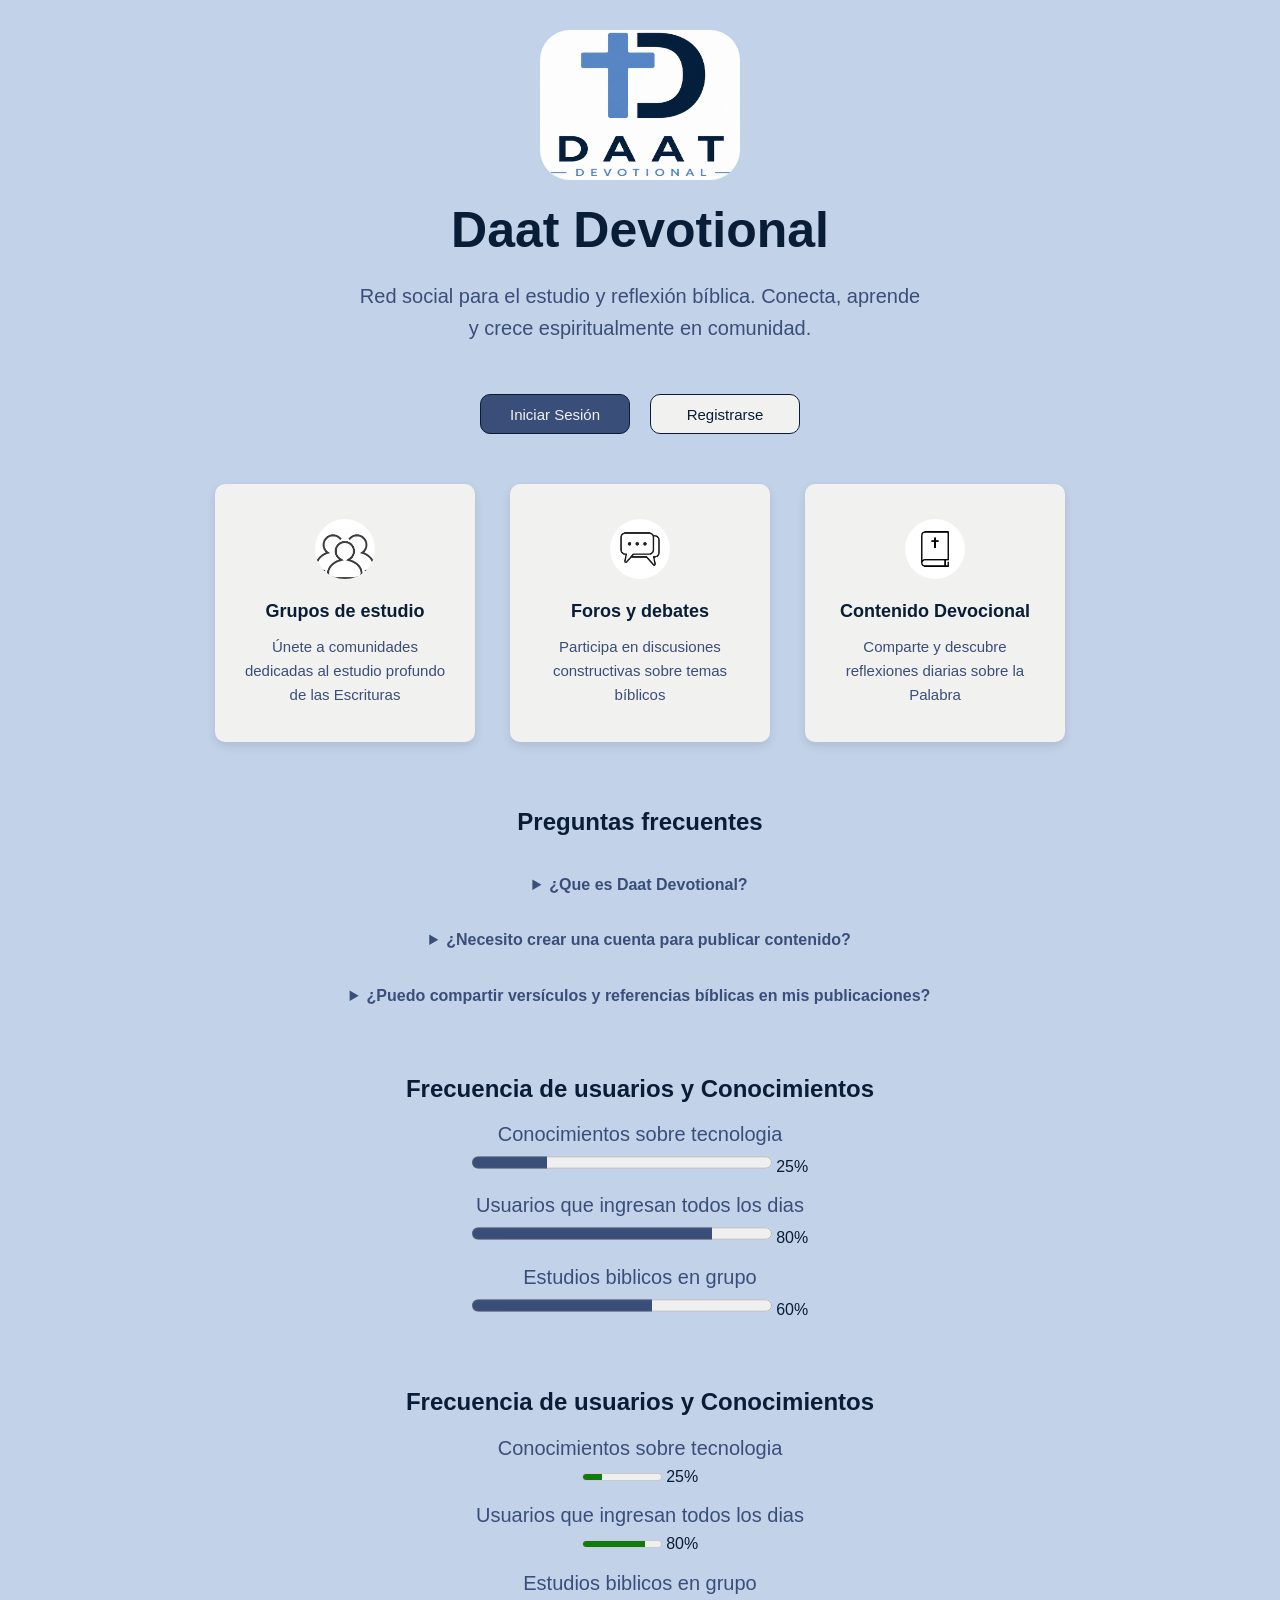
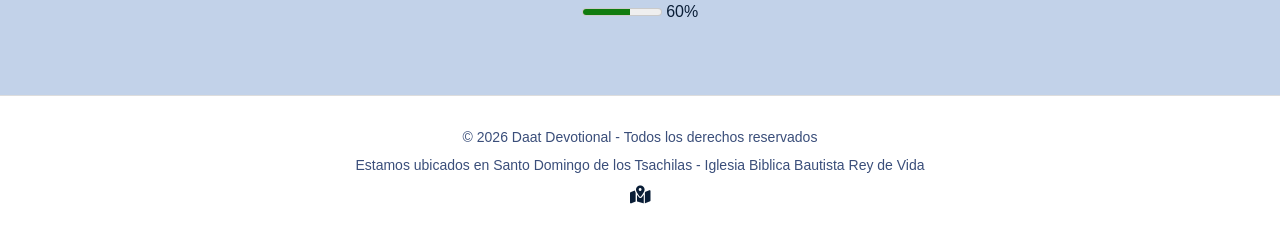
==== index.html @ 067873e0 "First Commit: Estandarización de CSS archivo general de estilos" ====
<!DOCTYPE html>
<html lang="es">

<head>
    <meta charset="UTF-8">
    <title>Pagina Principal</title>
    <link rel="icon" href="imagenes/mundo.png" type="image/x-icon">
    <link rel="stylesheet" href="css/general.css">
    <link rel="stylesheet" href="css/index.css">
    <link rel="stylesheet" href="https://cdnjs.cloudflare.com/ajax/libs/font-awesome/6.5.0/css/all.min.css">
   
</head>

<body>

    <section class="logo-principal">
        <img src="imagenes/LogoPrincipal.png" alt="Logo Principal">
    </section>

    <h1 class="titulo-principal">Daat Devotional</h1>

    <p class="subtitulo-principal">
        Red social para el estudio y reflexión bíblica. Conecta, aprende <br>
        y crece espiritualmente en comunidad.
    </p>

    <section class="botones">
        <form action="pages/formularios/login.html" method="get" style="display: inline;">
            <button class="btn-login">Iniciar Sesión</button>
        </form>

        <form action="pages/formularios/registro.html" style="display: inline;">
            <button class="btn-registro">Registrarse</button>
        </form>
    </section>

    <main class="gift-cards">
        <div class="card">
            <img src="imagenes/usuarios.png" alt="Usuarios">
            <h2>Grupos de estudio</h2>
            <p>Únete a comunidades dedicadas al estudio profundo de las Escrituras</p>
        </div>

        <div class="card">
            <img src="imagenes/mensaje.png" alt="Foros">
            <h2>Foros y debates</h2>
            <p>Participa en discusiones constructivas sobre temas bíblicos</p>
        </div>

        <div class="card">
            <img src="imagenes/biblia.png" alt="Biblia">
            <h2>Contenido Devocional</h2>
            <p>Comparte y descubre reflexiones diarias sobre la Palabra</p>
        </div>
    </main>

    <hr>
    <h2 style="text-align: center; margin-top: 30px;">Preguntas frecuentes</h2>

    <details>
        <summary>¿Que es Daat Devotional?</summary>
        <p>Daat Devotional es una red social enfocada en la divulgación de contenido <br>
            de estudio bíblico para crecer espiritualmente y mantener una buena coinonia</p>
    </details>

    <details>
        <summary>¿Necesito crear una cuenta para publicar contenido?</summary>
        <p>Sí, necesitas registrarte e iniciar sesión para compartir reflexiones, <br>
            comentar publicaciones y participar en grupos o foros.</p>
    </details>

    <details>
        <summary>¿Puedo compartir versículos y referencias bíblicas en mis publicaciones?</summary>
        <p>Sí, cada usuario puede agregar reflexiones personales, <br> versículos bíblicos y referencias para compartir
            mensajes de fe con la comunidad.</p>
    </details>

    <hr>
    <section class="frecuencia">
        <h2>Frecuencia de usuarios y Conocimientos</h2>
        <p>Conocimientos sobre tecnologia</p>
        <progress title="25%" value="25" max="100"></progress>
        <span>25%</span>
        <br>
        <p>Usuarios que ingresan todos los dias</p>
        <progress title="80%" value="80" max="100"></progress>
        <span>80%</span>
        <br>
        <p>Estudios biblicos en grupo</p>
        <progress title="60%" value="60" max="100"></progress>
        <span>60%</span>
    </section>

    <hr>
    <section class="frecuencia">
        <h2>Frecuencia de usuarios y Conocimientos</h2>
        <p>Conocimientos sobre tecnologia</p>
        <meter title="25%" value="25" max="100"></meter>
        <span>25%</span>
        <br>
        <p>Usuarios que ingresan todos los dias</p>
        <meter title="80%" value="80" max="100"></meter>
        <span>80%</span>
        <br>
        <p>Estudios biblicos en grupo</p>
        <meter title="60%" value="60" max="100"></meter>
        <span>60%</span>
    </section>

    <hr>
    <footer>
        <p>&copy; 2026 Daat Devotional - Todos los derechos reservados</p>
        <p>Estamos ubicados en Santo Domingo de los Tsachilas - Iglesia Biblica Bautista Rey de Vida</p>
        <a href="https://maps.app.goo.gl/roqSy7ny4ynnwmRu9" target="_blank">
            <i class="fa-solid fa-map-location-dot"></i>
        </a>
    </footer>
</body>

</html>
---- css/general.css ----
/* ============================================================
   BLOQUE 1: CONFIGURACIÓN GENERAL
   Selector universal, body, fuente, fondo, color e interlineado.
   ============================================================ */

* {
    box-sizing: border-box;
    margin: 0;
    padding: 0;
}

body {
    font-family: Poppins, sans-serif;
    background-color: #f1f1f0;
    color: #091d36;
    line-height: 1.6;
}

/* Página de inicio iformacion (index.html) usa fondo azul claro */
/* body de index.html tiene background-color: #c2d2e9 */


/* ============================================================
   BLOQUE 2: TÍTULOS, PÁRRAFOS Y ENLACES
   Estilos para h1, h2, h3, p, a y a:hover.
   ============================================================ */

h1 {
    font-size: 50px;
    text-align: center;
    color: #091d36;
    margin-top: 20px;
}

h2 {
    font-size: 24px;
    color: #091d36;
    margin-top: 10px;
}

h3 {
    font-size: 18px;
    color: #0f2b50;
    margin: 0;
}

p {
    color: #3a4e7a;
    font-size: 16px;
    margin-top: 10px;
    line-height: 1.6;
}

a {
    color: #3a4e7a;
    text-decoration: none;
}

a:hover {
    color: #091d36;
    text-decoration: underline;
}


/* ============================================================
   BLOQUE 3: ELEMENTOS SEMÁNTICOS PRINCIPALES
   Estilos para header, nav, main, section, article, aside y footer.
   ============================================================ */

header {
    background-color: white;
    padding: 15px 30px;
    border-bottom: 1px solid #ddd;
}

nav {
    background-color: white;
    padding: 15px 30px;
    border-bottom: 1px solid #ddd;
}

main {
    width: 70%;
    margin: 30px auto;
}

section {
    margin-top: 30px;
}

article {
    background-color: white;
    border-radius: 18px;
    padding: 25px;
    margin-top: 25px;
    box-shadow: 0 0 8px rgba(0, 0, 0, 0.08);
}

aside {
    background-color: #f1f1f0;
    padding: 20px;
    border-radius: 10px;
}

footer {
    text-align: center;
    padding: 20px;
    color: #3a4e7a;
    background-color: white;
    border-top: 1px solid #ddd;
    margin-top: 40px;
}


/* ============================================================
   BLOQUE 4: MENÚ DE NAVEGACIÓN
   Estilos para nav, nav a y nav a:hover.
   ============================================================ */

nav {
    display: flex;
    justify-content: space-between;
    align-items: center;
    background-color: white;
    padding: 15px 30px;
    border-bottom: 1px solid #ddd;
}

.nav-logo {
    display: flex;
    align-items: center;
    gap: 10px;
}

.nav-logo img {
    width: 45px;
    height: 45px;
    border-radius: 50px;
}

.nav-logo span {
    font-size: 24px;
    color: #1f2d4d;
    font-weight: bold;
}

.nav-links {
    display: flex;
    gap: 30px;
    margin: 0;
}

.nav-links a {
    text-decoration: none;
    color: #3a4e7a;
    font-size: 16px;
}

.nav-links a:hover {
    color: #091d36;
    font-weight: bold;
}

.nav-usuario {
    display: flex;
    align-items: center;
    gap: 15px;
}

.nav-usuario a {
    text-decoration: none;
    color: #3a4e7a;
    font-weight: 600;
}

.nav-usuario a:hover {
    color: #091d36;
}

.nav-salir {
    color: #5e83ba;
}


/* ============================================================
   BLOQUE 5: CONTENIDO Y SECCIONES
   Estilos para main, section, article y aside.
   ============================================================ */

section article {
    background-color: white;
    border-radius: 15px;
    padding: 25px;
    box-shadow: 0 0 8px rgba(0, 0, 0, 0.08);
    margin-top: 20px;
}

section p {
    color: #3a4e7a;
    font-size: 20px;
    text-align: center;
}

/* Tarjetas de la página principal (index) */
section section {
    background-color: #f1f1f0;
    border-radius: 10px;
    padding: 35px 25px;
    text-align: center;
    box-shadow: 0px 4px 10px rgba(0, 0, 0, 0.1);
}

/* Contenedor de foros y grupos */
section h1 {
    display: inline-block;
    color: #0f2b50;
    font-size: 32px;
    text-align: left;
}

/* Detalle de preguntas frecuentes */
details {
    text-align: center;
    margin-top: 30px;
    color: #091d36;
}

details summary {
    cursor: pointer;
    font-weight: bold;
    font-size: 16px;
    color: #3a4e7a;
}

details summary:hover {
    color: #091d36;
}

details p {
    margin-top: 10px;
    font-size: 15px;
    color: #3a4e7a;
}

hr {
    border: none;
    border-top: 1px solid #c2d2e9;
    margin: 30px auto;
    width: 90%;
}

progress {
    width: 300px;
    height: 25px;
    accent-color: #3a4e7a;
}


/* ============================================================
   BLOQUE 6: IMÁGENES Y MULTIMEDIA
   Estilos para img, figure, figcaption, video, audio e iframe.
   ============================================================ */

img {
    max-width: 100%;
    height: auto;
    border-radius: 10px;
}

figure {
    text-align: center;
    margin: 20px 0;
}

figcaption {
    font-size: 14px;
    color: #5e83ba;
    margin-top: 8px;
    font-style: italic;
}

/* Imagen de perfil de usuario */
section img {
    border-radius: 50%;
    vertical-align: middle;
}

/* Logo principal en index.html */
section>img {
    border-radius: 30px;
    height: 150px;
    width: 200px;
}

figure img {
    border-radius: 10px;
    width: 100%;
}





/* ============================================================
   BLOQUE 7: FORMULARIOS
   Estilos para form, label, input, textarea, select y button.
   ============================================================ */

form {
    margin-top: 10px;
}

label {
    display: block;
    margin-top: 25px;
    color: #091d36;
    font-size: 13px;
    font-weight: 600;
}

input {
    width: 100%;
    height: 35px;
    margin-top: 10px;
    border-radius: 5px;
    border: 1px solid #c2d2e9;
    padding: 0 10px;
    font-size: 14px;
    font-family: Poppins, sans-serif;
    color: #091d36;
    background-color: #f9fbff;
}

input:focus {
    outline: none;
    border-color: #3a4e7a;
    box-shadow: 0 0 4px rgba(58, 78, 122, 0.3);
}

textarea {
    width: 100%;
    height: 80px;
    border: 1px solid #c2d2e9;
    border-radius: 10px;
    padding: 12px;
    font-family: Poppins, sans-serif;
    font-size: 14px;
    color: #091d36;
    resize: vertical;
    background-color: #f9fbff;
}

textarea:focus {
    outline: none;
    border-color: #3a4e7a;
    box-shadow: 0 0 4px rgba(58, 78, 122, 0.3);
}

select {
    width: 100%;
    height: 38px;
    border-radius: 5px;
    border: 1px solid #c2d2e9;
    padding: 0 10px;
    font-family: Poppins, sans-serif;
    font-size: 14px;
    color: #091d36;
    background-color: #f9fbff;
}

select:focus {
    outline: none;
    border-color: #3a4e7a;
}

button {
    border-radius: 10px;
    padding: 12px 20px;
    font-family: Poppins, sans-serif;
    font-size: 15px;
    cursor: pointer;
    border: none;
    transition: background-color 0.2s, transform 0.15s;

}

button:hover {
    transform: scale(1.05);
    opacity: 0.92;
}

/* Botón primario - fondo azul oscuro */
form button {
    width: 100%;
    height: 38px;
    border-radius: 5px;
    background-color: #3a4e7a;
    color: #f1f1f0;
    text-align: center;
    margin-top: 25px;
    font-size: 14px;
}

form button:hover {
    background-color: #091d36;
    transform: scale(1.03);
}


/* ============================================================
   BLOQUE 8: TABLAS
   Estilos para table, thead, tbody, tr, th y td.
   ============================================================ */

table {
    border-collapse: collapse;
    width: 100%;
    margin-top: 20px;
    background-color: white;
    border-radius: 10px;
    overflow: hidden;
    box-shadow: 0 0 8px rgba(0, 0, 0, 0.06);
}

thead {
    background-color: #3a4e7a;
    color: white;
}

thead th {
    padding: 14px 18px;
    text-align: left;
    font-size: 15px;
    font-weight: 600;
}

tbody tr {
    border-bottom: 1px solid #c2d2e9;
}

tbody tr:last-child {
    border-bottom: none;
}

tbody tr:hover {
    background-color: #dbe6f5;
}

th {
    padding: 14px 18px;
    font-weight: 600;
    font-size: 15px;
    color: white;
    text-align: left;
}

td {
    padding: 14px 18px;
    font-size: 14px;
    color: #3a4e7a;
    text-align: left;
    vertical-align: middle;
}

td img {
    border-radius: 8px;
}


/* ============================================================
   BLOQUE 9: PIE DE PÁGINA
   Estilos para footer, footer p y footer address.
   ============================================================ */

footer {
    text-align: center;
    padding: 25px 20px;
    color: #3a4e7a;
    background-color: white;
    border-top: 1px solid #ddd;
    margin-top: 40px;
    font-size: 14px;
}

footer p {
    margin: 5px 0;
    color: #3a4e7a;
    font-size: 14px;
}

footer address {
    font-style: normal;
    color: #5e83ba;
    font-size: 13px;
    margin-top: 8px;
}

footer a {
    color: #091d36;
    text-decoration: none;
    font-size: 18px;
    margin: 0 6px;
}

footer a:hover {
    color: #3a4e7a;
}

footer p:hover {
    color: #091d36;
}
---- css/index.css ----
/* Estilos específicos de index.html - página de bienvenida */
body {
    background-color: #c2d2e9;
}

.logo-principal {
    text-align: center;
    margin-top: 30px;
}

.logo-principal img {
    border-radius: 30px;
    height: 150px;
    width: 200px;
}

.titulo-principal {
    text-align: center;
    font-size: 50px;
    color: #091d36;
    margin-top: 10px;
}

.subtitulo-principal {
    text-align: center;
    color: #3a4e7a;
    font-size: 20px;
    margin-top: 10px;
}

.botones {
    display: flex;
    justify-content: center;
    text-align: center;
    margin-top: 30px;
}

.btn-login {
    width: 120px;
    height: 50px;
    background-color: #3a4e7a;
    color: #f1f1f0;
    border: 1px solid #091d36;
    border-radius: 10px;
    margin: 10px;
    font-family: Poppins, sans-serif;
    font-size: 15px;
    cursor: pointer;
    white-space: nowrap;
}

.btn-login:hover {
    background-color: #091d36;
    transform: scale(1.08);
}

.btn-registro {
    width: 120px;
    height: 50px;
    background-color: #f1f1f0;
    color: #091d36;
    border: 1px solid #091d36;
    border-radius: 10px;
    margin: 10px;
    font-family: Poppins, sans-serif;
    font-size: 15px;
    cursor: pointer;
    white-space: nowrap;
}

.btn-registro:hover {
    background-color: #c2d2e9;
    transform: scale(1.08);
}

.btn-login,
.btn-registro {
    display: flex;
    justify-content: center;
    align-items: center;
    text-align: center;

    width: 150px;
    height: 40px;
}

.gift-cards {
    display: flex;
    justify-content: center;
    gap: 35px;
    margin-top: 40px;
    flex-wrap: wrap;
}

.card {
    width: 260px;
    padding: 35px 25px;
    text-align: center;
    box-shadow: 0px 4px 10px rgba(0, 0, 0, 0.1);
    background-color: #f1f1f0;
    border-radius: 10px;
}

.card img {
    width: 60px;
    height: 60px;
    border-radius: 30px;
}

.card h2 {
    color: #091d36;
    font-size: 18px;
}

.card p {
    color: #3a4e7a;
    font-size: 15px;
}

.frecuencia {
    text-align: center;
    margin-top: 30px;
}
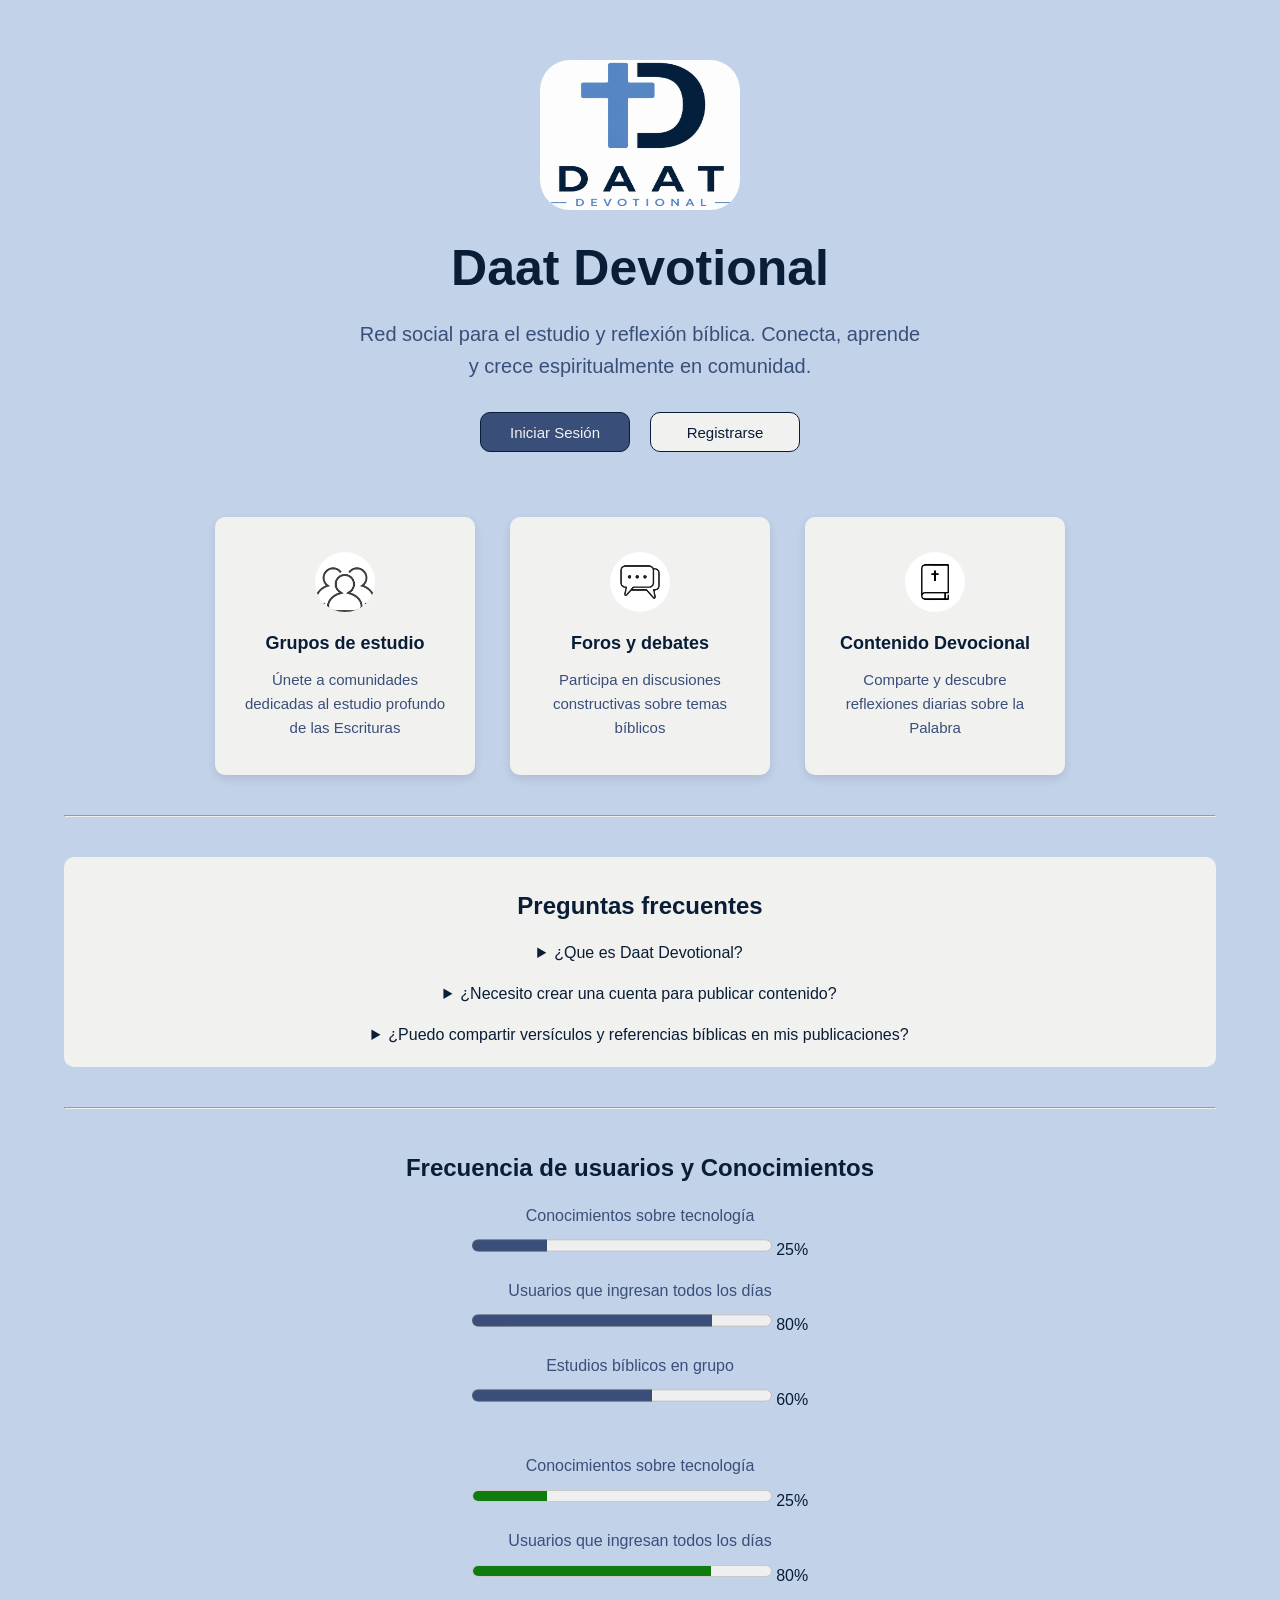
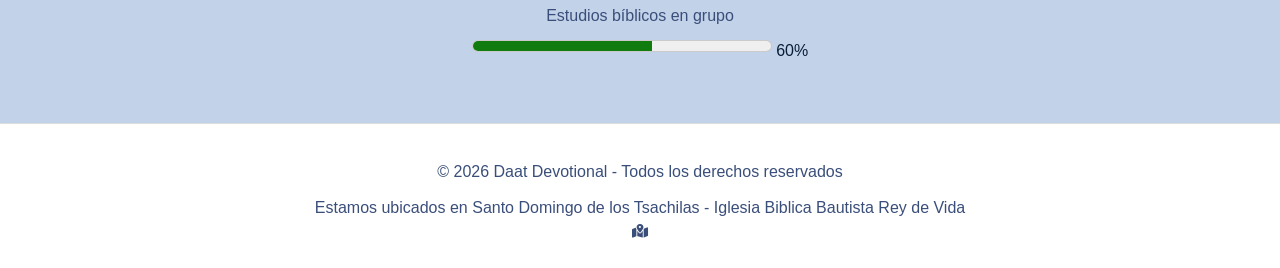
==== commit b84d43b9: "Commit7: Mejora semántica HTML y estructura CSS con selectores de ID, clase y descendencia eliminand" ====
--- a/index.html
+++ b/index.html
@@ -1,120 +1,97 @@
 <!DOCTYPE html>
 <html lang="es">
-
 <head>
     <meta charset="UTF-8">
-    <title>Pagina Principal</title>
+    <meta name="viewport" content="width=device-width, initial-scale=1.0">
+    <title>Daat Devotional - Inicio</title>
     <link rel="icon" href="imagenes/mundo.png" type="image/x-icon">
     <link rel="stylesheet" href="css/general.css">
     <link rel="stylesheet" href="css/index.css">
     <link rel="stylesheet" href="https://cdnjs.cloudflare.com/ajax/libs/font-awesome/6.5.0/css/all.min.css">
-   
 </head>
+<body id="bienvenida">
+    <main>
+        <!-- BLOQUE 1: PRESENTACIÓN PRINCIPAL -->
+        <section id="presentacion">
+            <div class="logo-principal">
+                <img src="imagenes/LogoPrincipal.png" alt="Logo Principal">
+            </div>
+            <h1 class="titulo-principal">Daat Devotional</h1>
+            <p class="subtitulo-principal">
+                Red social para el estudio y reflexión bíblica. Conecta, aprende <br>
+                y crece espiritualmente en comunidad.
+            </p>
+            <div class="botones">
+                <a href="pages/formularios/login.html" class="btn-login">Iniciar Sesión</a>
+                <a href="pages/formularios/registro.html" class="btn-registro">Registrarse</a>
+            </div>
+        </section>
 
-<body>
+        <!-- BLOQUE 2: TARJETAS DE INTERESES -->
+        <section id="tarjetas">
+            <article class="card">
+                <img src="imagenes/usuarios.png" alt="Usuarios">
+                <h2>Grupos de estudio</h2>
+                <p>Únete a comunidades dedicadas al estudio profundo de las Escrituras</p>
+            </article>
+            <article class="card">
+                <img src="imagenes/mensaje.png" alt="Foros">
+                <h2>Foros y debates</h2>
+                <p>Participa en discusiones constructivas sobre temas bíblicos</p>
+            </article>
+            <article class="card">
+                <img src="imagenes/biblia.png" alt="Biblia">
+                <h2>Contenido Devocional</h2>
+                <p>Comparte y descubre reflexiones diarias sobre la Palabra</p>
+            </article>
+        </section>
 
-    <section class="logo-principal">
-        <img src="imagenes/LogoPrincipal.png" alt="Logo Principal">
-    </section>
+        <hr class="separador">
 
-    <h1 class="titulo-principal">Daat Devotional</h1>
+        <!-- BLOQUE 3: PREGUNTAS FRECUENTES (USO DE ASIDE) -->
+        <aside id="preguntas-frecuentes">
+            <h2 style="text-align: center;">Preguntas frecuentes</h2>
+            <details>
+                <summary>¿Que es Daat Devotional?</summary>
+                <p>Daat Devotional es una red social enfocada en la divulgación de contenido de estudio bíblico para crecer espiritualmente y mantener una buena coinonia</p>
+            </details>
+            <details>
+                <summary>¿Necesito crear una cuenta para publicar contenido?</summary>
+                <p>Sí, necesitas registrarte e iniciar sesión para compartir reflexiones, comentar publicaciones y participar en grupos o foros.</p>
+            </details>
+            <details>
+                <summary>¿Puedo compartir versículos y referencias bíblicas en mis publicaciones?</summary>
+                <p>Sí, cada usuario puede agregar reflexiones personales, versículos bíblicos y referencias para compartir mensajes de fe con la comunidad.</p>
+            </details>
+        </aside>
 
-    <p class="subtitulo-principal">
-        Red social para el estudio y reflexión bíblica. Conecta, aprende <br>
-        y crece espiritualmente en comunidad.
-    </p>
+        <hr class="separador">
 
-    <section class="botones">
-        <form action="pages/formularios/login.html" method="get" style="display: inline;">
-            <button class="btn-login">Iniciar Sesión</button>
-        </form>
-
-        <form action="pages/formularios/registro.html" style="display: inline;">
-            <button class="btn-registro">Registrarse</button>
-        </form>
-    </section>
-
-    <main class="gift-cards">
-        <div class="card">
-            <img src="imagenes/usuarios.png" alt="Usuarios">
-            <h2>Grupos de estudio</h2>
-            <p>Únete a comunidades dedicadas al estudio profundo de las Escrituras</p>
-        </div>
-
-        <div class="card">
-            <img src="imagenes/mensaje.png" alt="Foros">
-            <h2>Foros y debates</h2>
-            <p>Participa en discusiones constructivas sobre temas bíblicos</p>
-        </div>
-
-        <div class="card">
-            <img src="imagenes/biblia.png" alt="Biblia">
-            <h2>Contenido Devocional</h2>
-            <p>Comparte y descubre reflexiones diarias sobre la Palabra</p>
-        </div>
+        <!-- BLOQUE 4: ESTADÍSTICAS (USO DE ID) -->
+        <section id="estadisticas">
+            <h2>Frecuencia de usuarios y Conocimientos</h2>
+            <p>Conocimientos sobre tecnología</p>
+            <progress value="25" max="100"></progress> <span>25%</span><br>
+            <p>Usuarios que ingresan todos los días</p>
+            <progress value="80" max="100"></progress> <span>80%</span><br>
+            <p>Estudios bíblicos en grupo</p>
+            <progress value="60" max="100"></progress> <span>60%</span>
+            <br><br>
+            <p>Conocimientos sobre tecnología</p>
+            <meter value="25" min="0" max="100"></meter> <span>25%</span><br>
+            <p>Usuarios que ingresan todos los días</p>
+            <meter value="80" min="0" max="100"></meter> <span>80%</span><br>
+            <p>Estudios bíblicos en grupo</p>
+            <meter value="60" min="0" max="100"></meter> <span>60%</span>
+        </section>
     </main>
 
-    <hr>
-    <h2 style="text-align: center; margin-top: 30px;">Preguntas frecuentes</h2>
-
-    <details>
-        <summary>¿Que es Daat Devotional?</summary>
-        <p>Daat Devotional es una red social enfocada en la divulgación de contenido <br>
-            de estudio bíblico para crecer espiritualmente y mantener una buena coinonia</p>
-    </details>
-
-    <details>
-        <summary>¿Necesito crear una cuenta para publicar contenido?</summary>
-        <p>Sí, necesitas registrarte e iniciar sesión para compartir reflexiones, <br>
-            comentar publicaciones y participar en grupos o foros.</p>
-    </details>
-
-    <details>
-        <summary>¿Puedo compartir versículos y referencias bíblicas en mis publicaciones?</summary>
-        <p>Sí, cada usuario puede agregar reflexiones personales, <br> versículos bíblicos y referencias para compartir
-            mensajes de fe con la comunidad.</p>
-    </details>
-
-    <hr>
-    <section class="frecuencia">
-        <h2>Frecuencia de usuarios y Conocimientos</h2>
-        <p>Conocimientos sobre tecnologia</p>
-        <progress title="25%" value="25" max="100"></progress>
-        <span>25%</span>
-        <br>
-        <p>Usuarios que ingresan todos los dias</p>
-        <progress title="80%" value="80" max="100"></progress>
-        <span>80%</span>
-        <br>
-        <p>Estudios biblicos en grupo</p>
-        <progress title="60%" value="60" max="100"></progress>
-        <span>60%</span>
-    </section>
-
-    <hr>
-    <section class="frecuencia">
-        <h2>Frecuencia de usuarios y Conocimientos</h2>
-        <p>Conocimientos sobre tecnologia</p>
-        <meter title="25%" value="25" max="100"></meter>
-        <span>25%</span>
-        <br>
-        <p>Usuarios que ingresan todos los dias</p>
-        <meter title="80%" value="80" max="100"></meter>
-        <span>80%</span>
-        <br>
-        <p>Estudios biblicos en grupo</p>
-        <meter title="60%" value="60" max="100"></meter>
-        <span>60%</span>
-    </section>
-
-    <hr>
     <footer>
         <p>&copy; 2026 Daat Devotional - Todos los derechos reservados</p>
         <p>Estamos ubicados en Santo Domingo de los Tsachilas - Iglesia Biblica Bautista Rey de Vida</p>
-        <a href="https://maps.app.goo.gl/roqSy7ny4ynnwmRu9" target="_blank">
+        <a href="https://maps.app.goo.gl/roqSy7ny4ynnwmRu9" target="_blank" aria-label="Ubicación en mapa">
             <i class="fa-solid fa-map-location-dot"></i>
         </a>
     </footer>
 </body>
-
 </html>
--- a/css/general.css
+++ b/css/general.css
@@ -2,29 +2,29 @@
    BLOQUE 1: CONFIGURACIÓN GENERAL
    Selector universal, body, fuente, fondo, color e interlineado.
    ============================================================ */
-
 * {
     box-sizing: border-box;
     margin: 0;
     padding: 0;
 }
 
+html, body {
+    height: 100%;
+    margin: 0;
+}
+
 body {
-    font-family: Poppins, sans-serif;
+    display: flex;
+    flex-direction: column;
+    font-family: 'Poppins', sans-serif;
     background-color: #f1f1f0;
     color: #091d36;
     line-height: 1.6;
 }
 
-/* Página de inicio iformacion (index.html) usa fondo azul claro */
-/* body de index.html tiene background-color: #c2d2e9 */
-
-
 /* ============================================================
    BLOQUE 2: TÍTULOS, PÁRRAFOS Y ENLACES
-   Estilos para h1, h2, h3, p, a y a:hover.
-   ============================================================ */
-
+   ============================================================ */
 h1 {
     font-size: 50px;
     text-align: center;
@@ -61,12 +61,9 @@
     text-decoration: underline;
 }
 
-
 /* ============================================================
    BLOQUE 3: ELEMENTOS SEMÁNTICOS PRINCIPALES
-   Estilos para header, nav, main, section, article, aside y footer.
-   ============================================================ */
-
+   ============================================================ */
 header {
     background-color: white;
     padding: 15px 30px;
@@ -74,14 +71,20 @@
 }
 
 nav {
+    display: flex;
+    justify-content: space-between;
     background-color: white;
     padding: 15px 30px;
     border-bottom: 1px solid #ddd;
+    flex-wrap: wrap;
+    gap: 15px;
 }
 
 main {
-    width: 70%;
+    width: 90%;
+    max-width: 1200px;
     margin: 30px auto;
+    flex: 1;
 }
 
 section {
@@ -104,19 +107,17 @@
 
 footer {
     text-align: center;
-    padding: 20px;
+    padding: 25px 20px;
     color: #3a4e7a;
     background-color: white;
     border-top: 1px solid #ddd;
-    margin-top: 40px;
-}
-
-
-/* ============================================================
-   BLOQUE 4: MENÚ DE NAVEGACIÓN
-   Estilos para nav, nav a y nav a:hover.
-   ============================================================ */
-
+    margin-top: auto;
+    font-size: 14px;
+}
+
+/* ============================================================
+   BLOQUE 4: MENÚ DE NAVEGACIÓN (SELECTOR POR DESCENDENCIA)
+   ============================================================ */
 nav {
     display: flex;
     justify-content: space-between;
@@ -131,136 +132,34 @@
     align-items: center;
     gap: 10px;
 }
-
-.nav-logo img {
+ .nav-links{
+    flex-direction: row;  
+    color: #3a4e7a;
+    text-decoration: none;
+    display: flex;
+    gap: 25px;
+}
+
+nav img {
     width: 45px;
     height: 45px;
     border-radius: 50px;
 }
 
-.nav-logo span {
-    font-size: 24px;
-    color: #1f2d4d;
+nav a {
+    text-decoration: none;
+    color: #3a4e7a;
+}
+
+nav a:hover {
+    color: #091d36;
     font-weight: bold;
-}
-
-.nav-links {
-    display: flex;
-    gap: 30px;
-    margin: 0;
-}
-
-.nav-links a {
-    text-decoration: none;
-    color: #3a4e7a;
-    font-size: 16px;
-}
-
-.nav-links a:hover {
-    color: #091d36;
-    font-weight: bold;
-}
-
-.nav-usuario {
-    display: flex;
-    align-items: center;
-    gap: 15px;
-}
-
-.nav-usuario a {
-    text-decoration: none;
-    color: #3a4e7a;
-    font-weight: 600;
-}
-
-.nav-usuario a:hover {
-    color: #091d36;
-}
-
-.nav-salir {
-    color: #5e83ba;
-}
-
-
-/* ============================================================
-   BLOQUE 5: CONTENIDO Y SECCIONES
-   Estilos para main, section, article y aside.
-   ============================================================ */
-
-section article {
-    background-color: white;
-    border-radius: 15px;
-    padding: 25px;
-    box-shadow: 0 0 8px rgba(0, 0, 0, 0.08);
-    margin-top: 20px;
-}
-
-section p {
-    color: #3a4e7a;
-    font-size: 20px;
-    text-align: center;
-}
-
-/* Tarjetas de la página principal (index) */
-section section {
-    background-color: #f1f1f0;
-    border-radius: 10px;
-    padding: 35px 25px;
-    text-align: center;
-    box-shadow: 0px 4px 10px rgba(0, 0, 0, 0.1);
-}
-
-/* Contenedor de foros y grupos */
-section h1 {
-    display: inline-block;
-    color: #0f2b50;
-    font-size: 32px;
-    text-align: left;
-}
-
-/* Detalle de preguntas frecuentes */
-details {
-    text-align: center;
-    margin-top: 30px;
-    color: #091d36;
-}
-
-details summary {
-    cursor: pointer;
-    font-weight: bold;
-    font-size: 16px;
-    color: #3a4e7a;
-}
-
-details summary:hover {
-    color: #091d36;
-}
-
-details p {
-    margin-top: 10px;
-    font-size: 15px;
-    color: #3a4e7a;
-}
-
-hr {
-    border: none;
-    border-top: 1px solid #c2d2e9;
-    margin: 30px auto;
-    width: 90%;
-}
-
-progress {
-    width: 300px;
-    height: 25px;
-    accent-color: #3a4e7a;
-}
-
-
-/* ============================================================
-   BLOQUE 6: IMÁGENES Y MULTIMEDIA
-   Estilos para img, figure, figcaption, video, audio e iframe.
-   ============================================================ */
-
+    text-decoration: none;
+}
+
+/* ============================================================
+   BLOQUE 5: IMÁGENES Y MULTIMEDIA
+   ============================================================ */
 img {
     max-width: 100%;
     height: auto;
@@ -279,33 +178,9 @@
     font-style: italic;
 }
 
-/* Imagen de perfil de usuario */
-section img {
-    border-radius: 50%;
-    vertical-align: middle;
-}
-
-/* Logo principal en index.html */
-section>img {
-    border-radius: 30px;
-    height: 150px;
-    width: 200px;
-}
-
-figure img {
-    border-radius: 10px;
-    width: 100%;
-}
-
-
-
-
-
-/* ============================================================
-   BLOQUE 7: FORMULARIOS
-   Estilos para form, label, input, textarea, select y button.
-   ============================================================ */
-
+/* ============================================================
+   BLOQUE 6: FORMULARIOS
+   ============================================================ */
 form {
     margin-top: 10px;
 }
@@ -318,9 +193,8 @@
     font-weight: 600;
 }
 
-input {
+input, textarea, select {
     width: 100%;
-    height: 35px;
     margin-top: 10px;
     border-radius: 5px;
     border: 1px solid #c2d2e9;
@@ -331,46 +205,24 @@
     background-color: #f9fbff;
 }
 
-input:focus {
+input {
+    height: 35px;
+}
+
+textarea {
+    height: 80px;
+    padding: 12px;
+    resize: vertical;
+}
+
+select {
+    height: 38px;
+}
+
+input:focus, textarea:focus, select:focus {
     outline: none;
     border-color: #3a4e7a;
     box-shadow: 0 0 4px rgba(58, 78, 122, 0.3);
-}
-
-textarea {
-    width: 100%;
-    height: 80px;
-    border: 1px solid #c2d2e9;
-    border-radius: 10px;
-    padding: 12px;
-    font-family: Poppins, sans-serif;
-    font-size: 14px;
-    color: #091d36;
-    resize: vertical;
-    background-color: #f9fbff;
-}
-
-textarea:focus {
-    outline: none;
-    border-color: #3a4e7a;
-    box-shadow: 0 0 4px rgba(58, 78, 122, 0.3);
-}
-
-select {
-    width: 100%;
-    height: 38px;
-    border-radius: 5px;
-    border: 1px solid #c2d2e9;
-    padding: 0 10px;
-    font-family: Poppins, sans-serif;
-    font-size: 14px;
-    color: #091d36;
-    background-color: #f9fbff;
-}
-
-select:focus {
-    outline: none;
-    border-color: #3a4e7a;
 }
 
 button {
@@ -381,7 +233,6 @@
     cursor: pointer;
     border: none;
     transition: background-color 0.2s, transform 0.15s;
-
 }
 
 button:hover {
@@ -389,7 +240,6 @@
     opacity: 0.92;
 }
 
-/* Botón primario - fondo azul oscuro */
 form button {
     width: 100%;
     height: 38px;
@@ -406,12 +256,9 @@
     transform: scale(1.03);
 }
 
-
-/* ============================================================
-   BLOQUE 8: TABLAS
-   Estilos para table, thead, tbody, tr, th y td.
-   ============================================================ */
-
+/* ============================================================
+   BLOQUE 7: TABLAS
+   ============================================================ */
 table {
     border-collapse: collapse;
     width: 100%;
@@ -427,85 +274,16 @@
     color: white;
 }
 
-thead th {
+th, td {
     padding: 14px 18px;
     text-align: left;
-    font-size: 15px;
-    font-weight: 600;
+    font-size: 14px;
 }
 
 tbody tr {
     border-bottom: 1px solid #c2d2e9;
 }
 
-tbody tr:last-child {
-    border-bottom: none;
-}
-
 tbody tr:hover {
     background-color: #dbe6f5;
-}
-
-th {
-    padding: 14px 18px;
-    font-weight: 600;
-    font-size: 15px;
-    color: white;
-    text-align: left;
-}
-
-td {
-    padding: 14px 18px;
-    font-size: 14px;
-    color: #3a4e7a;
-    text-align: left;
-    vertical-align: middle;
-}
-
-td img {
-    border-radius: 8px;
-}
-
-
-/* ============================================================
-   BLOQUE 9: PIE DE PÁGINA
-   Estilos para footer, footer p y footer address.
-   ============================================================ */
-
-footer {
-    text-align: center;
-    padding: 25px 20px;
-    color: #3a4e7a;
-    background-color: white;
-    border-top: 1px solid #ddd;
-    margin-top: 40px;
-    font-size: 14px;
-}
-
-footer p {
-    margin: 5px 0;
-    color: #3a4e7a;
-    font-size: 14px;
-}
-
-footer address {
-    font-style: normal;
-    color: #5e83ba;
-    font-size: 13px;
-    margin-top: 8px;
-}
-
-footer a {
-    color: #091d36;
-    text-decoration: none;
-    font-size: 18px;
-    margin: 0 6px;
-}
-
-footer a:hover {
-    color: #3a4e7a;
-}
-
-footer p:hover {
-    color: #091d36;
 }
--- a/css/index.css
+++ b/css/index.css
@@ -1,11 +1,13 @@
-/* Estilos específicos de index.html - página de bienvenida */
-body {
-    background-color: #c2d2e9;
+/* ============================================================
+   BLOQUE 1: PRESENTACIÓN PRINCIPAL
+   ============================================================ */
+#presentacion {
+    text-align: center;
+    margin-bottom: 40px;
 }
 
-.logo-principal {
-    text-align: center;
-    margin-top: 30px;
+#bienvenida {
+    background-color: #c2d2e9;
 }
 
 .logo-principal img {
@@ -15,14 +17,12 @@
 }
 
 .titulo-principal {
-    text-align: center;
     font-size: 50px;
     color: #091d36;
     margin-top: 10px;
 }
 
 .subtitulo-principal {
-    text-align: center;
     color: #3a4e7a;
     font-size: 20px;
     margin-top: 10px;
@@ -31,74 +31,65 @@
 .botones {
     display: flex;
     justify-content: center;
-    text-align: center;
+    gap: 20px;
     margin-top: 30px;
 }
 
+.btn-login, .btn-registro {
+    display: inline-block;
+    width: 150px;
+    height: 40px;
+    line-height: 40px;
+    text-align: center;
+    border-radius: 10px;
+    font-family: Poppins, sans-serif;
+    font-size: 15px;
+    cursor: pointer;
+    transition: transform 0.2s;
+}
+
 .btn-login {
-    width: 120px;
-    height: 50px;
     background-color: #3a4e7a;
     color: #f1f1f0;
     border: 1px solid #091d36;
-    border-radius: 10px;
-    margin: 10px;
-    font-family: Poppins, sans-serif;
-    font-size: 15px;
-    cursor: pointer;
-    white-space: nowrap;
 }
 
 .btn-login:hover {
     background-color: #091d36;
     transform: scale(1.08);
+    color: #f1f1f0;
 }
 
 .btn-registro {
-    width: 120px;
-    height: 50px;
     background-color: #f1f1f0;
     color: #091d36;
     border: 1px solid #091d36;
-    border-radius: 10px;
-    margin: 10px;
-    font-family: Poppins, sans-serif;
-    font-size: 15px;
-    cursor: pointer;
-    white-space: nowrap;
 }
 
 .btn-registro:hover {
     background-color: #c2d2e9;
     transform: scale(1.08);
+    color: #091d36;
 }
 
-.btn-login,
-.btn-registro {
-    display: flex;
-    justify-content: center;
-    align-items: center;
-    text-align: center;
-
-    width: 150px;
-    height: 40px;
-}
-
-.gift-cards {
+/* ============================================================
+   BLOQUE 2: TARJETAS DE SERVICIOS
+   ============================================================ */
+#tarjetas {
     display: flex;
     justify-content: center;
     gap: 35px;
+    flex-wrap: wrap;
     margin-top: 40px;
-    flex-wrap: wrap;
 }
 
 .card {
     width: 260px;
     padding: 35px 25px;
     text-align: center;
-    box-shadow: 0px 4px 10px rgba(0, 0, 0, 0.1);
     background-color: #f1f1f0;
     border-radius: 10px;
+    box-shadow: 0px 4px 10px rgba(0, 0, 0, 0.1);
 }
 
 .card img {
@@ -117,7 +108,39 @@
     font-size: 15px;
 }
 
-.frecuencia {
+.separador {
+    width: 100%;
+    height: 1px;
+    background-color: #ddd;
+    margin: 40px 0;
+    
+}
+/* ============================================================
+   BLOQUE 3: PREGUNTAS FRECUENTES
+   ============================================================ */
+#preguntas-frecuentes {
     text-align: center;
-    margin-top: 30px;
+    margin: 30px auto;
+}
+
+#preguntas-frecuentes details {
+    margin-top: 15px;
+}
+
+/* ============================================================
+   BLOQUE 4: ESTADÍSTICAS
+   ============================================================ */
+#estadisticas {
+    text-align: center;
+    margin: 30px auto;
+}
+
+#estadisticas progress, #estadisticas meter {
+    width: 300px;
+    height: 25px;
+    accent-color: #3a4e7a;
+}
+
+#estadisticas p {
+    margin: 15px 0 5px;
 }
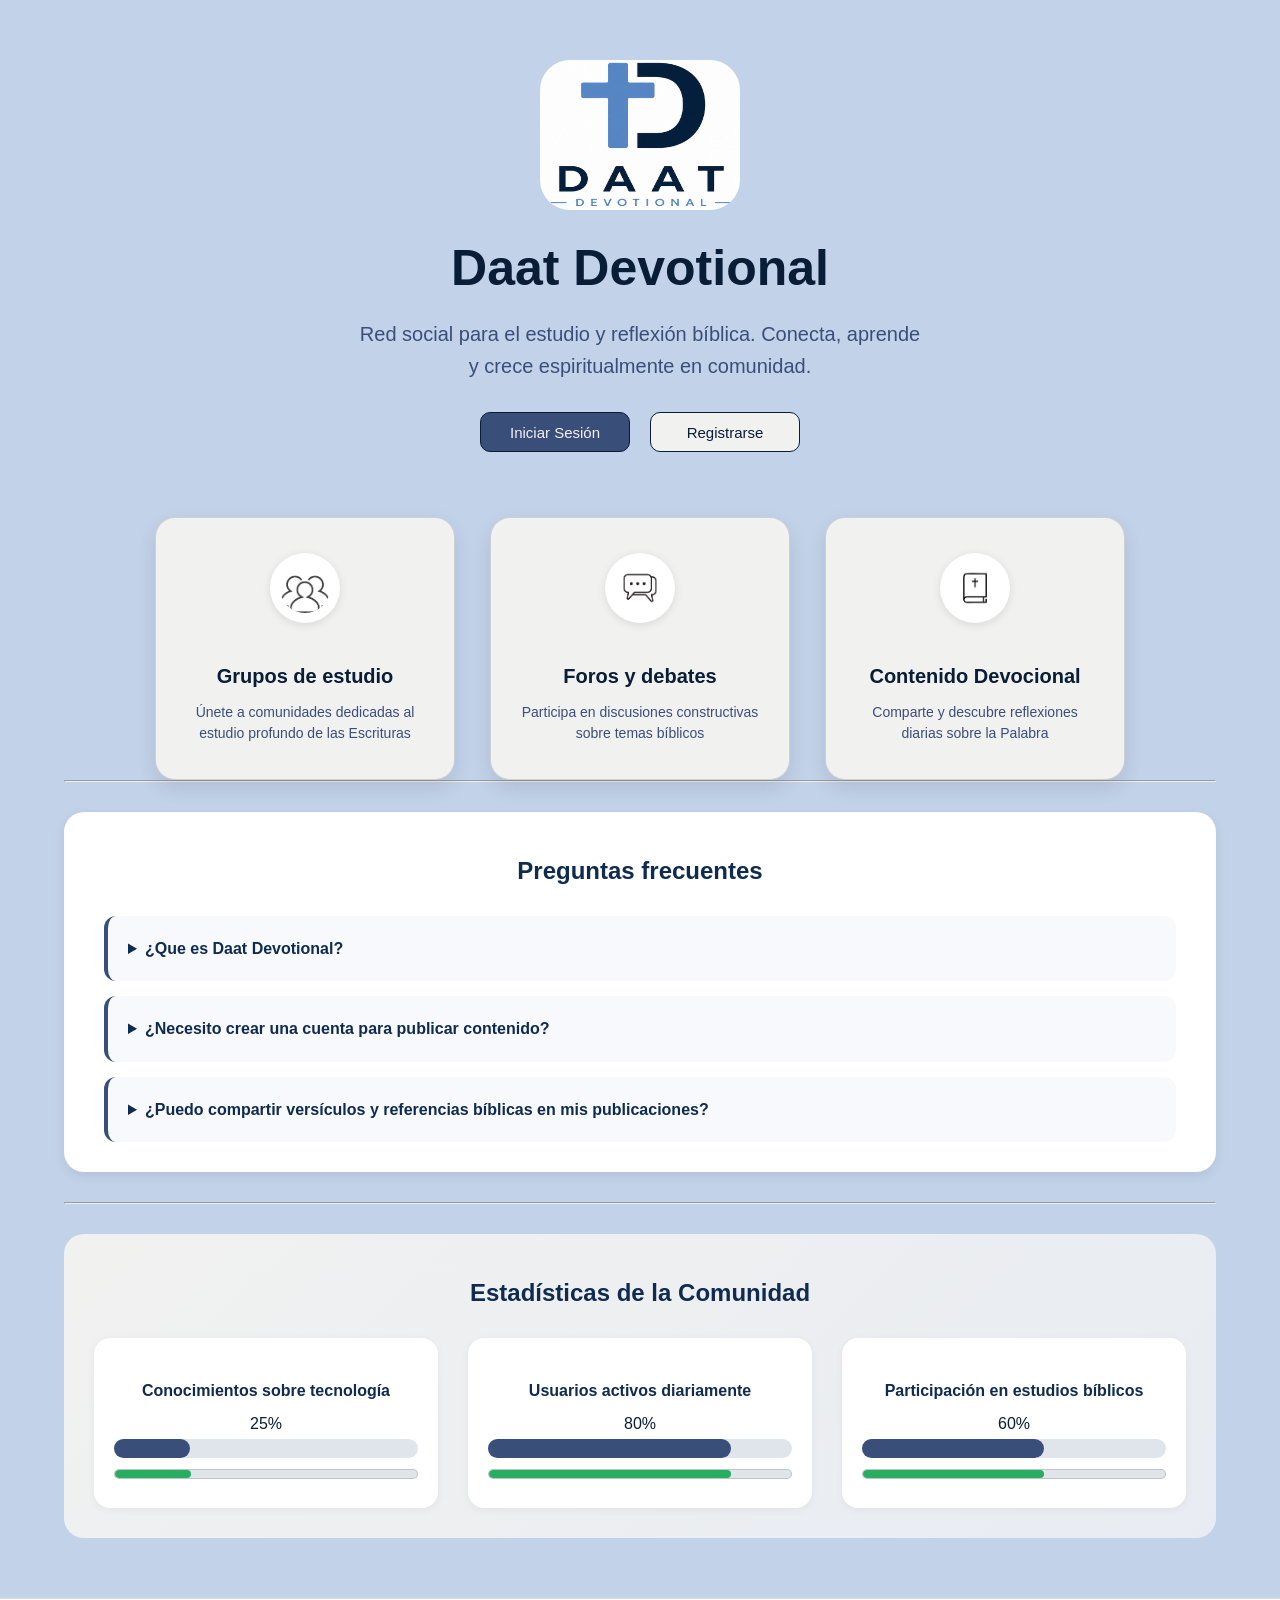
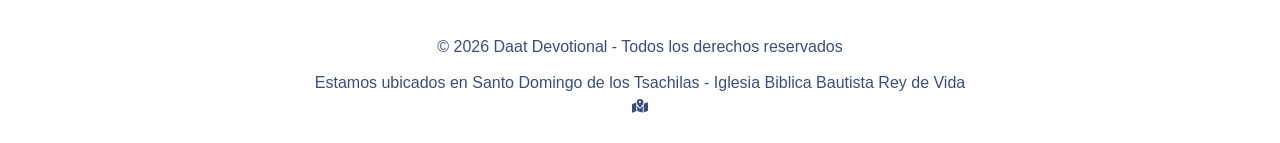
==== commit 42e16ca5: "Commit8: Mejora maquetacion, Grid en galeria de perfil y Flexbox en index" ====
--- a/index.html
+++ b/index.html
@@ -48,7 +48,7 @@
 
         <hr class="separador">
 
-        <!-- BLOQUE 3: PREGUNTAS FRECUENTES (USO DE ASIDE) -->
+        <!-- BLOQUE 3: PREGUNTAS FRECUENTES -->
         <aside id="preguntas-frecuentes">
             <h2 style="text-align: center;">Preguntas frecuentes</h2>
             <details>
@@ -67,22 +67,29 @@
 
         <hr class="separador">
 
-        <!-- BLOQUE 4: ESTADÍSTICAS (USO DE ID) -->
+        <!-- BLOQUE 4: ESTADÍSTICAS -->
         <section id="estadisticas">
-            <h2>Frecuencia de usuarios y Conocimientos</h2>
-            <p>Conocimientos sobre tecnología</p>
-            <progress value="25" max="100"></progress> <span>25%</span><br>
-            <p>Usuarios que ingresan todos los días</p>
-            <progress value="80" max="100"></progress> <span>80%</span><br>
-            <p>Estudios bíblicos en grupo</p>
-            <progress value="60" max="100"></progress> <span>60%</span>
-            <br><br>
-            <p>Conocimientos sobre tecnología</p>
-            <meter value="25" min="0" max="100"></meter> <span>25%</span><br>
-            <p>Usuarios que ingresan todos los días</p>
-            <meter value="80" min="0" max="100"></meter> <span>80%</span><br>
-            <p>Estudios bíblicos en grupo</p>
-            <meter value="60" min="0" max="100"></meter> <span>60%</span>
+            <h2>Estadísticas de la Comunidad</h2>
+            <div class="grupo-estadisticas">
+                <div class="item-estadistica">
+                    <p><strong>Conocimientos sobre tecnología</strong></p>
+                    <span>25%</span>
+                    <progress value="25" max="100"></progress>
+                    <meter value="25" min="0" max="100"></meter>
+                </div>
+                <div class="item-estadistica">
+                    <p><strong>Usuarios activos diariamente</strong></p>
+                    <span>80%</span>
+                    <progress value="80" max="100"></progress>
+                    <meter value="80" min="0" max="100"></meter>
+                </div>
+                <div class="item-estadistica">
+                    <p><strong>Participación en estudios bíblicos</strong></p>
+                    <span>60%</span>
+                    <progress value="60" max="100"></progress>
+                    <meter value="60" min="0" max="100"></meter>
+                </div>
+            </div>
         </section>
     </main>
 
--- a/css/general.css
+++ b/css/general.css
@@ -116,7 +116,7 @@
 }
 
 /* ============================================================
-   BLOQUE 4: MENÚ DE NAVEGACIÓN (SELECTOR POR DESCENDENCIA)
+   BLOQUE 4: MENÚ DE NAVEGACIÓN 
    ============================================================ */
 nav {
     display: flex;
--- a/css/index.css
+++ b/css/index.css
@@ -73,74 +73,160 @@
 }
 
 /* ============================================================
-   BLOQUE 2: TARJETAS DE SERVICIOS
+   BLOQUE 2: TARJETAS DE SERVICIOS CON FLEXBOX MEJORADO
    ============================================================ */
 #tarjetas {
     display: flex;
     justify-content: center;
+    align-items: stretch;
     gap: 35px;
     flex-wrap: wrap;
     margin-top: 40px;
 }
 
 .card {
-    width: 260px;
+    flex: 1;
+    min-width: 250px;
+    max-width: 300px;
     padding: 35px 25px;
     text-align: center;
     background-color: #f1f1f0;
-    border-radius: 10px;
-    box-shadow: 0px 4px 10px rgba(0, 0, 0, 0.1);
+    border-radius: 20px;
+    box-shadow: 0px 8px 20px rgba(0, 0, 0, 0.1);
+    transition: transform 0.3s ease, box-shadow 0.3s ease;
+    border: 1px solid rgba(58, 78, 122, 0.2);
+}
+
+.card:hover {
+    transform: translateY(-8px);
+    box-shadow: 0px 15px 30px rgba(0, 0, 0, 0.15);
+    border-color: #3a4e7a;
 }
 
 .card img {
-    width: 60px;
-    height: 60px;
-    border-radius: 30px;
+    width: 70px;
+    height: 70px;
+    border-radius: 50%;
+    margin-bottom: 15px;
+    padding: 10px;
+    background-color: white;
+    box-shadow: 0 2px 8px rgba(0, 0, 0, 0.1);
 }
 
 .card h2 {
     color: #091d36;
-    font-size: 18px;
+    font-size: 20px;
+    margin: 15px 0 10px;
 }
 
 .card p {
     color: #3a4e7a;
-    font-size: 15px;
-}
-
-.separador {
-    width: 100%;
-    height: 1px;
-    background-color: #ddd;
-    margin: 40px 0;
-    
-}
-/* ============================================================
-   BLOQUE 3: PREGUNTAS FRECUENTES
+    font-size: 14px;
+    line-height: 1.5;
+    margin: 0;
+}
+
+/* ============================================================
+   BLOQUE 3: PREGUNTAS FRECUENTES MEJORADO
    ============================================================ */
 #preguntas-frecuentes {
-    text-align: center;
+    text-align: left;
     margin: 30px auto;
+    background-color: white;
+    border-radius: 20px;
+    padding: 30px 40px;
+    box-shadow: 0 4px 12px rgba(0, 0, 0, 0.08);
+}
+
+#preguntas-frecuentes h2 {
+    text-align: center;
+    margin-bottom: 25px;
+    color: #0f2b50;
 }
 
 #preguntas-frecuentes details {
     margin-top: 15px;
-}
-
-/* ============================================================
-   BLOQUE 4: ESTADÍSTICAS
+    padding: 12px 20px;
+    background-color: #f8f9fc;
+    border-radius: 12px;
+    border-left: 4px solid #3a4e7a;
+}
+
+#preguntas-frecuentes summary {
+    font-weight: bold;
+    color: #0f2b50;
+    cursor: pointer;
+    padding: 8px 0;
+}
+
+#preguntas-frecuentes details p {
+    margin-top: 12px;
+    padding-left: 20px;
+    color: #4d5d78;
+}
+
+/* ============================================================
+   BLOQUE 4: ESTADÍSTICAS MEJORADO
    ============================================================ */
 #estadisticas {
     text-align: center;
     margin: 30px auto;
+    background: linear-gradient(135deg, #f1f1f0 0%, #e8ecf2 100%);
+    padding: 30px;
+    border-radius: 20px;
+}
+
+#estadisticas h2 {
+    margin-bottom: 25px;
+    color: #0f2b50;
 }
 
 #estadisticas progress, #estadisticas meter {
-    width: 300px;
-    height: 25px;
-    accent-color: #3a4e7a;
+    width: 100%;
+    height: 15%;
+    border-radius: 12px;
+}
+
+#estadisticas progress::-webkit-progress-bar {
+    background-color: #e0e5ec;
+    border-radius: 12px;
+}
+
+#estadisticas progress::-webkit-progress-value {
+    background-color: #3a4e7a;
+    border-radius: 12px;
+}
+
+#estadisticas meter::-webkit-meter-bar {
+    background-color: #e0e5ec;
+    border-radius: 12px;
+}
+
+#estadisticas meter::-webkit-meter-optimum-value {
+    background-color: #27ae60;
+    border-radius: 12px;
 }
 
 #estadisticas p {
-    margin: 15px 0 5px;
+    margin: 20px 0 8px;
+    font-weight: 500;
+    color: #0f2b50;
+}
+
+/* Grupo de estadísticas */
+.grupo-estadisticas {
+    display: flex;
+    flex-wrap: wrap;
+    justify-content: space-around;
+    gap: 30px;
+    margin-top: 20px;
+}
+
+.item-estadistica {
+    flex: 1;
+    min-width: 200px;
+    background-color: white;
+    padding: 20px;
+    border-radius: 16px;
+    box-shadow: 0 2px 8px rgba(0, 0, 0, 0.05);
 }
